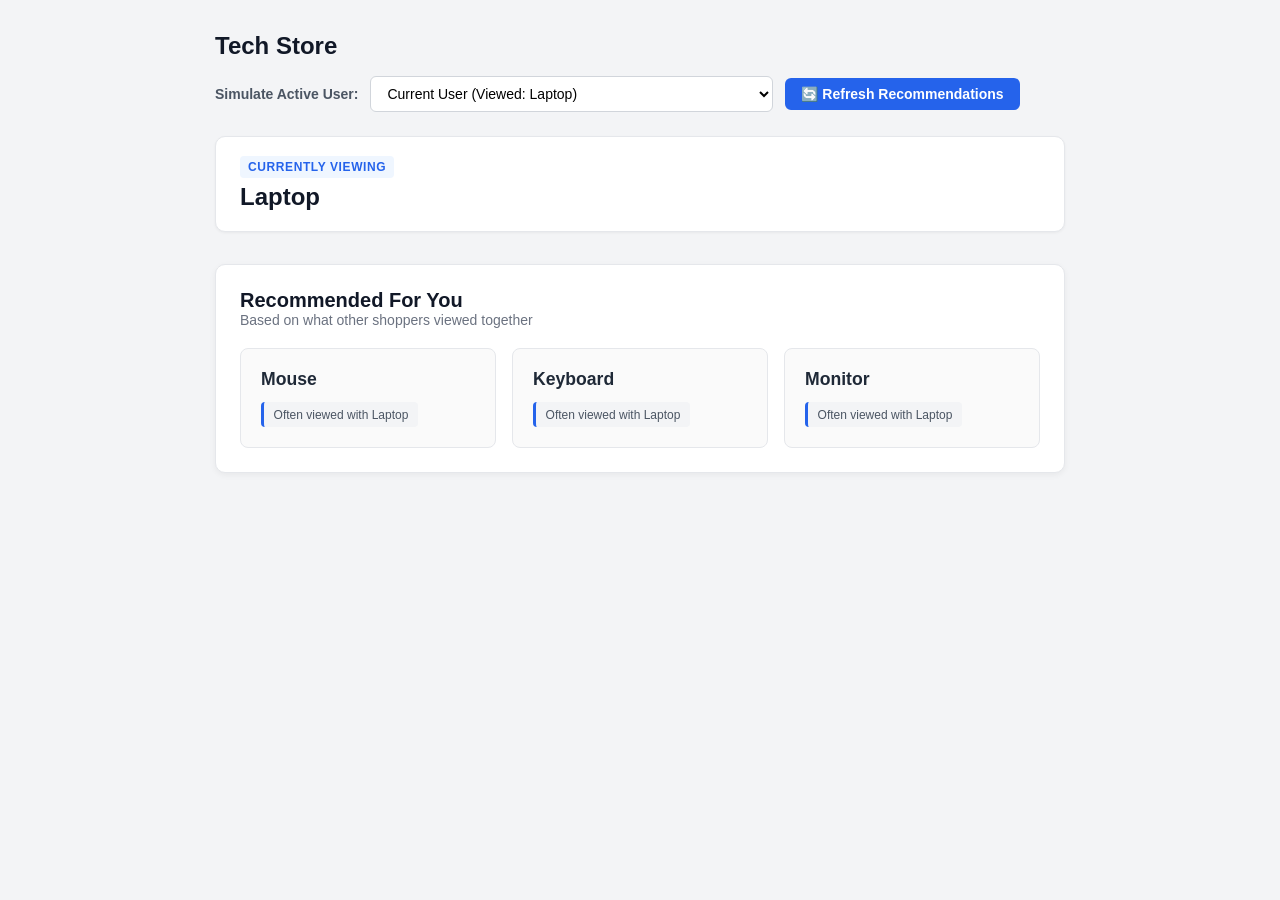
==== challenge_5/index.html @ a41cf70f "challenge 5" ====
<!DOCTYPE html>
<html lang="en">
<head>
  <meta charset="UTF-8">
  <meta name="viewport" content="width=device-width, initial-scale=1.0">
  <title>Personalized Recommendations Engine</title>
  <link rel="stylesheet" href="css/style.css">
</head>
<body>

  <div class="app-container">
    <header class="app-header">
      <h1>Tech Store</h1>
      
      <!-- Controls to test different user contexts -->
      <div class="user-control-panel">
        <label for="user-select">Simulate Active User:</label>
        <select id="user-select">
          <option value="currentUser">Current User (Viewed: Laptop)</option>
          <option value="userA">User A (Viewed: Laptop, Mouse, Keyboard, Headphones)</option>
          <option value="userB">User B (Viewed: Laptop, Mouse, Monitor, Keyboard)</option>
          <option value="userC">User C (Viewed: Laptop, Monitor, Desk Pad)</option>
        </select>
        <button id="refresh-btn" class="refresh-btn">🔄 Refresh Recommendations</button>
      </div>
    </header>

    <!-- Context Banner -->
    <section class="currently-viewing">
      <span class="section-tag">Currently Viewing</span>
      <h2 id="current-product-display">Laptop</h2>
    </section>

    <!-- Recommended For You Section -->
    <section class="recommendations-container">
      <div class="section-title-group">
        <h2>Recommended For You</h2>
        <p class="subtitle">Based on what other shoppers viewed together</p>
      </div>

      <!-- Recommendation Cards Container -->
      <div id="recommendation-cards-grid" class="cards-grid">
        <!-- Dynamic Cards Inserted Here -->
      </div>
    </section>
  </div>

  <script src="js/script.js"></script>
</body>
</html>
---- challenge_5/css/style.css ----
/* Reset & General Styles */
* {
  box-sizing: border-box;
  margin: 0;
  padding: 0;
  font-family: 'Segoe UI', Roboto, Helvetica, Arial, sans-serif;
}

body {
  background-color: #f3f4f6;
  color: #1f2937;
  padding: 2rem 1rem;
}

.app-container {
  max-width: 850px;
  margin: 0 auto;
}

/* Header & Controls */
.app-header {
  display: flex;
  justify-content: space-between;
  align-items: center;
  margin-bottom: 1.5rem;
  flex-wrap: wrap;
  gap: 1rem;
}

.app-header h1 {
  font-size: 1.5rem;
  color: #111827;
}

.user-control-panel {
  display: flex;
  align-items: center;
  gap: 0.75rem;
}

.user-control-panel label {
  font-size: 0.875rem;
  font-weight: 600;
  color: #4b5563;
}

select {
  padding: 0.5rem 0.75rem;
  border-radius: 6px;
  border: 1px solid #d1d5db;
  background-color: #ffffff;
  font-size: 0.875rem;
  cursor: pointer;
  outline: none;
}

select:focus {
  border-color: #2563eb;
  box-shadow: 0 0 0 2px rgba(37, 99, 235, 0.2);
}

.refresh-btn {
  background-color: #2563eb;
  color: #ffffff;
  border: none;
  padding: 0.5rem 1rem;
  border-radius: 6px;
  font-weight: 600;
  font-size: 0.875rem;
  cursor: pointer;
  transition: background-color 0.2s ease, transform 0.1s ease;
}

.refresh-btn:hover {
  background-color: #1d4ed8;
}

.refresh-btn:active {
  transform: scale(0.97);
}

/* Current Product Viewing Area */
.currently-viewing {
  background-color: #ffffff;
  border: 1px solid #e5e7eb;
  border-radius: 10px;
  padding: 1.25rem 1.5rem;
  margin-bottom: 2rem;
  box-shadow: 0 1px 3px rgba(0, 0, 0, 0.05);
}

.section-tag {
  font-size: 0.75rem;
  font-weight: 700;
  letter-spacing: 0.05em;
  text-transform: uppercase;
  color: #2563eb;
  background-color: #eff6ff;
  padding: 0.25rem 0.5rem;
  border-radius: 4px;
}

.currently-viewing h2 {
  font-size: 1.5rem;
  margin-top: 0.5rem;
  color: #111827;
}

/* Recommendations Section */
.recommendations-container {
  background-color: #ffffff;
  border: 1px solid #e5e7eb;
  border-radius: 10px;
  padding: 1.5rem;
  box-shadow: 0 2px 6px rgba(0, 0, 0, 0.05);
}

.section-title-group {
  margin-bottom: 1.25rem;
}

.section-title-group h2 {
  font-size: 1.25rem;
  color: #111827;
}

.subtitle {
  font-size: 0.875rem;
  color: #6b7280;
}

/* Recommendation Cards Grid */
.cards-grid {
  display: grid;
  grid-template-columns: repeat(auto-fill, minmax(220px, 1fr));
  gap: 1rem;
}

/* Individual Recommendation Card */
.recommendation-card {
  border: 1px solid #e5e7eb;
  border-radius: 8px;
  padding: 1.25rem;
  background-color: #fafafa;
  display: flex;
  flex-direction: column;
  justify-content: space-between;
  transition: transform 0.2s ease, box-shadow 0.2s ease;
}

.recommendation-card:hover {
  transform: translateY(-2px);
  box-shadow: 0 4px 12px rgba(0, 0, 0, 0.08);
  border-color: #d1d5db;
}

.product-title {
  font-size: 1.1rem;
  font-weight: 700;
  color: #1f2937;
  margin-bottom: 0.75rem;
}

.why-label {
  font-size: 0.75rem;
  font-weight: 500;
  color: #4b5563;
  background-color: #f3f4f6;
  padding: 0.35rem 0.6rem;
  border-radius: 4px;
  border-left: 3px solid #2563eb;
  width: fit-content;
}

/* Empty State */
.empty-state {
  grid-column: 1 / -1;
  text-align: center;
  color: #9ca3af;
  font-size: 0.95rem;
  padding: 2rem 0;
}
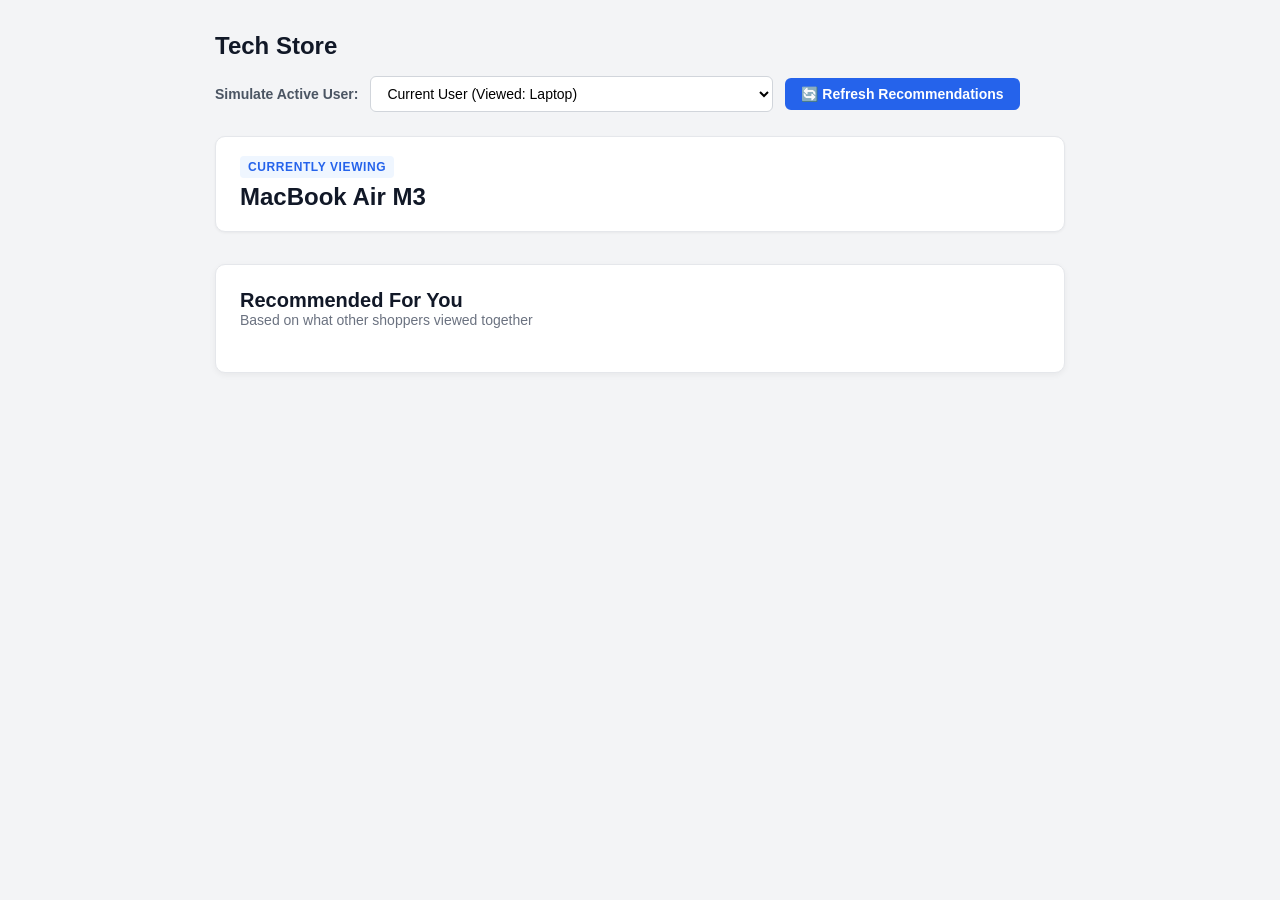
==== commit 8a4df1bf: "add data.js" ====
--- a/challenge_5/index.html
+++ b/challenge_5/index.html
@@ -45,6 +45,8 @@
     </section>
   </div>
 
+  <script src="js/data.js"></script>
+
   <script src="js/script.js"></script>
 </body>
 </html>
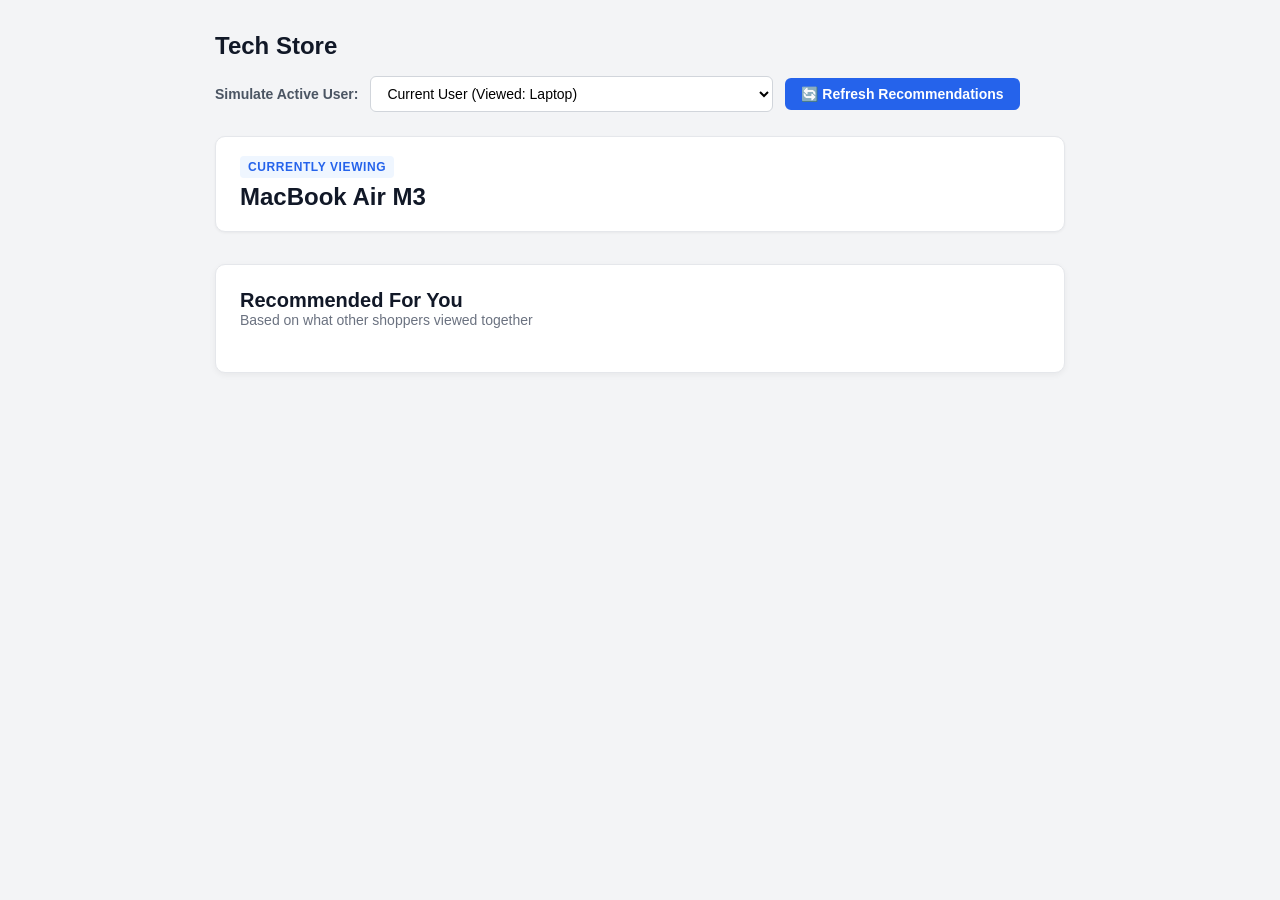
==== commit 846ea71e: "refine functio" ====
--- a/challenge_5/index.html
+++ b/challenge_5/index.html
@@ -45,8 +45,12 @@
     </section>
   </div>
 
-  <script src="js/data.js"></script>
-
-  <script src="js/script.js"></script>
+  <!-- Include data file first (makes storeData globally accessible) -->
+  <script src="js/data_2.js"></script>
+  
+  <!-- Include main modular entry point -->
+  <script type="module" src="js/app.js"></script>
+</body>
+</html>
 </body>
 </html>
